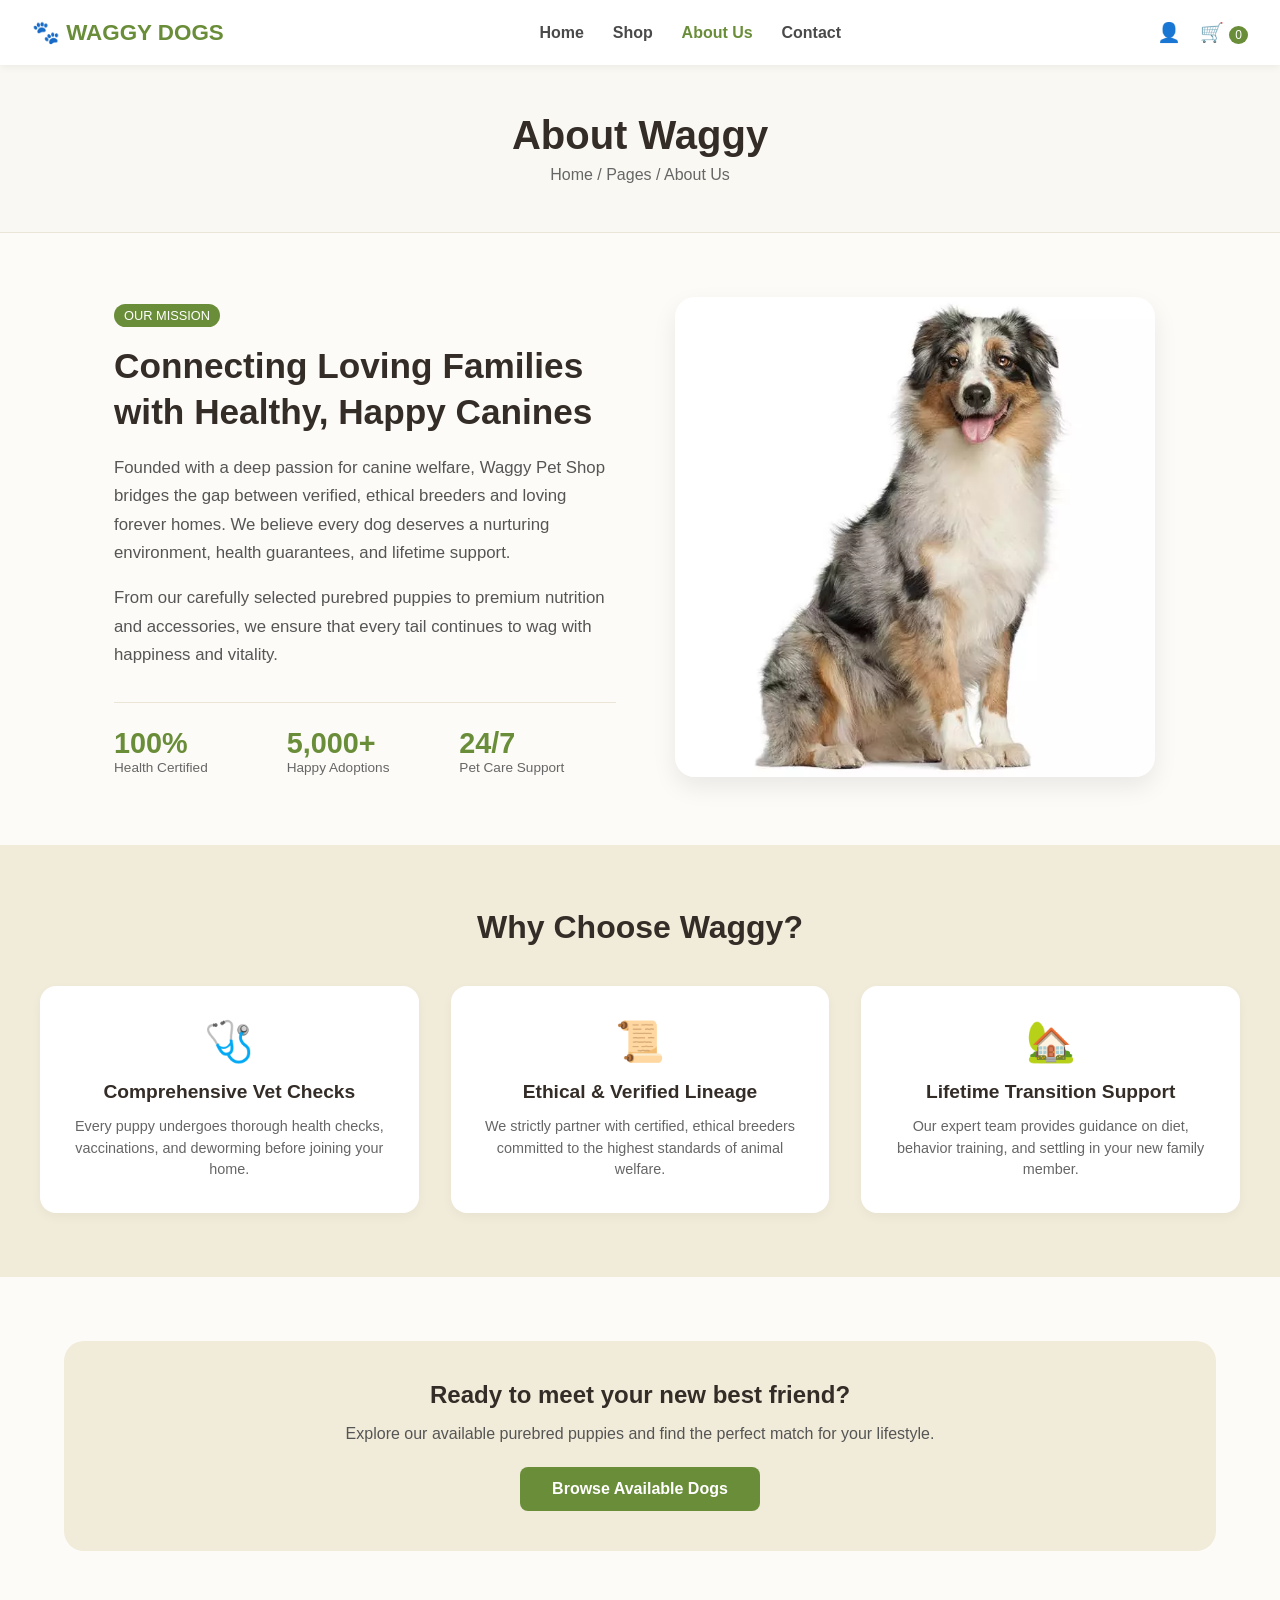
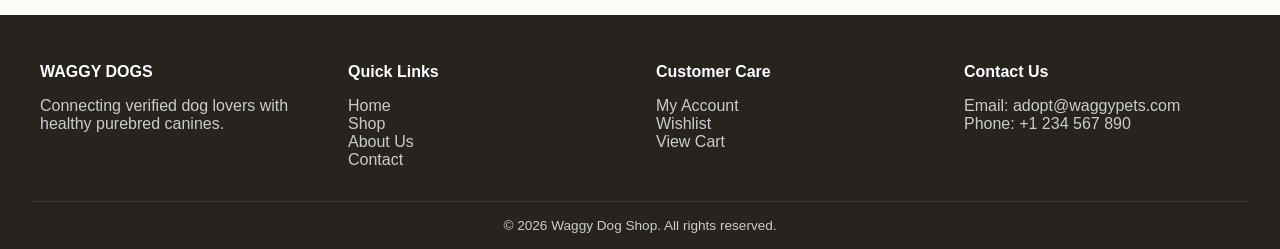
==== about.html @ 9242dd4b "Initial commit - pet shop website" ====
<!DOCTYPE html>
<html lang="en">
<head>
  <meta charset="UTF-8">
  <meta name="viewport" content="width=device-width, initial-scale=1.0">
  <title>About Us - Waggy Pet Shop</title>
  <link rel="stylesheet" href="css/style.css">
</head>
<body>

  <!-- Navigation Bar -->
  <nav class="navbar">
    <a href="index.html" class="logo">🐾 WAGGY DOGS</a>

    <button class="menu-toggle" id="mobile-menu-btn" aria-label="Toggle navigation">☰</button>

    <ul class="nav-links" id="nav-links">
      <li><a href="index.html">Home</a></li>
      <li><a href="shop.html">Shop</a></li>
      <li><a href="about.html" class="active">About Us</a></li>
      <li><a href="contact.html">Contact</a></li>
    </ul>

    <div class="nav-icons">
      <a href="login.html" title="Account">👤</a>
      <a href="cart.html" title="Cart">🛒 <span class="cart-badge" id="cart-count">0</span></a>
    </div>
  </nav>

  <!-- Page Header Banner -->
  <div style="text-align: center; padding: 3rem 1rem; background-color: #f9f8f3; border-bottom: 1px solid #EBE5D8;">
    <h1 style="font-size: 2.5rem; color: #332C27; margin-bottom: 0.5rem;">About Waggy</h1>
    <p style="color: #666; font-size: 1rem;">Home / Pages / About Us</p>
  </div>

  <!-- Main Story Section -->
  <section style="max-width: 1100px; margin: 4rem auto; padding: 0 1.5rem; display: flex; flex-wrap: wrap; align-items: center; gap: 3rem;">
    <div style="flex: 1; min-width: 300px;">
      <span class="offer-badge" style="display: inline-block; margin-bottom: 1rem;">OUR MISSION</span>
      <h2 style="font-size: 2.2rem; color: #332C27; margin-bottom: 1.2rem; line-height: 1.3;">
        Connecting Loving Families with Healthy, Happy Canines
      </h2>
      <p style="font-size: 1.05rem; line-height: 1.7; color: #555; margin-bottom: 1rem;">
        Founded with a deep passion for canine welfare, Waggy Pet Shop bridges the gap between verified, ethical breeders and loving forever homes. We believe every dog deserves a nurturing environment, health guarantees, and lifetime support.
      </p>
      <p style="font-size: 1.05rem; line-height: 1.7; color: #555; margin-bottom: 1.5rem;">
        From our carefully selected purebred puppies to premium nutrition and accessories, we ensure that every tail continues to wag with happiness and vitality.
      </p>
      
      <!-- Quick Stats Grid -->
      <div style="display: grid; grid-template-columns: repeat(3, 1fr); gap: 1rem; margin-top: 2rem; border-top: 1px solid #EBE5D8; padding-top: 1.5rem;">
        <div>
          <h3 style="color: #6A8D39; font-size: 1.8rem;">100%</h3>
          <p style="font-size: 0.85rem; color: #666;">Health Certified</p>
        </div>
        <div>
          <h3 style="color: #6A8D39; font-size: 1.8rem;">5,000+</h3>
          <p style="font-size: 0.85rem; color: #666;">Happy Adoptions</p>
        </div>
        <div>
          <h3 style="color: #6A8D39; font-size: 1.8rem;">24/7</h3>
          <p style="font-size: 0.85rem; color: #666;">Pet Care Support</p>
        </div>
      </div>
    </div>

    <!-- Feature Image -->
    <div style="flex: 1; min-width: 300px; text-align: center;">
      <img src="images/australian-shepherd.webp" alt="Waggy Companion" style="width: 100%; max-width: 480px; border-radius: 20px; box-shadow: 0 10px 25px rgba(0,0,0,0.08); object-fit: cover;">
    </div>
  </section>

  <!-- Why Choose Us Grid -->
  <section style="background-color: #f1ebd9; padding: 4rem 1.5rem; margin-top: 3rem;">
    <div style="max-width: 1200px; margin: 0 auto;">
      <h2 class="section-title" style="margin-bottom: 2.5rem;">Why Choose Waggy?</h2>
      
      <div style="display: grid; grid-template-columns: repeat(auto-fit, minmax(250px, 1fr)); gap: 2rem;">
        
        <div style="background: white; padding: 2rem; border-radius: 16px; text-align: center; box-shadow: 0 4px 12px rgba(0,0,0,0.04);">
          <div style="font-size: 2.5rem; margin-bottom: 1rem;">🩺</div>
          <h3 style="color: #332C27; margin-bottom: 0.8rem; font-size: 1.2rem;">Comprehensive Vet Checks</h3>
          <p style="font-size: 0.9rem; color: #666; line-height: 1.5;">Every puppy undergoes thorough health checks, vaccinations, and deworming before joining your home.</p>
        </div>

        <div style="background: white; padding: 2rem; border-radius: 16px; text-align: center; box-shadow: 0 4px 12px rgba(0,0,0,0.04);">
          <div style="font-size: 2.5rem; margin-bottom: 1rem;">📜</div>
          <h3 style="color: #332C27; margin-bottom: 0.8rem; font-size: 1.2rem;">Ethical & Verified Lineage</h3>
          <p style="font-size: 0.9rem; color: #666; line-height: 1.5;">We strictly partner with certified, ethical breeders committed to the highest standards of animal welfare.</p>
        </div>

        <div style="background: white; padding: 2rem; border-radius: 16px; text-align: center; box-shadow: 0 4px 12px rgba(0,0,0,0.04);">
          <div style="font-size: 2.5rem; margin-bottom: 1rem;">🏡</div>
          <h3 style="color: #332C27; margin-bottom: 0.8rem; font-size: 1.2rem;">Lifetime Transition Support</h3>
          <p style="font-size: 0.9rem; color: #666; line-height: 1.5;">Our expert team provides guidance on diet, behavior training, and settling in your new family member.</p>
        </div>

      </div>
    </div>
  </section>

  <!-- CTA Banner -->
  <section style="max-width: 1200px; margin: 4rem auto 2rem; padding: 0 1.5rem;">
    <div class="special-banner" style="text-align: center; flex-direction: column; gap: 1rem;">
      <h2>Ready to meet your new best friend?</h2>
      <p style="color: #555; max-width: 600px;">Explore our available purebred puppies and find the perfect match for your lifestyle.</p>
      <a href="shop.html" class="btn-green" style="padding: 0.8rem 2rem; font-size: 1rem; margin-top: 0.5rem;">Browse Available Dogs</a>
    </div>
  </section>

  <!-- Footer -->
  <footer>
    <div class="footer-content">
      <div class="footer-col">
        <h4>WAGGY DOGS</h4>
        <p>Connecting verified dog lovers with healthy purebred canines.</p>
      </div>
      <div class="footer-col">
        <h4>Quick Links</h4>
        <ul>
          <li><a href="index.html">Home</a></li>
          <li><a href="shop.html">Shop</a></li>
          <li><a href="about.html">About Us</a></li>
          <li><a href="contact.html">Contact</a></li>
        </ul>
      </div>
      <div class="footer-col">
        <h4>Customer Care</h4>
        <ul>
          <li><a href="login.html">My Account</a></li>
          <li><a href="wishlist.html">Wishlist</a></li>
          <li><a href="cart.html">View Cart</a></li>
        </ul>
      </div>
      <div class="footer-col">
        <h4>Contact Us</h4>
        <p>Email: adopt@waggypets.com</p>
        <p>Phone: +1 234 567 890</p>
      </div>
    </div>
    <div class="copyright">
      &copy; 2026 Waggy Dog Shop. All rights reserved.
    </div>
  </footer>

  <script src="js/main.js"></script>
</body>
</html>
---- css/style.css ----
/* Layout & Reset */
* {
  box-sizing: border-box;
  margin: 0;
  padding: 0;
  font-family: 'Segoe UI', Tahoma, Geneva, Verdana, sans-serif;
}

body {
  background-color: #fdfbf7;
  color: #332C27;
}

/* Navbar */
.navbar {
  display: flex;
  justify-content: space-between;
  align-items: center;
  padding: 1.2rem 2rem;
  background-color: #ffffff;
  box-shadow: 0 2px 8px rgba(0,0,0,0.06);
  position: sticky;
  top: 0;
  z-index: 1000;
}

.logo {
  font-size: 1.4rem;
  font-weight: 800;
  color: #6A8D39;
  text-decoration: none;
}

.nav-links {
  display: flex;
  list-style: none;
  gap: 1.8rem;
}

.nav-links a {
  text-decoration: none;
  color: #4A4A4A;
  font-weight: 600;
  transition: color 0.2s;
}

.nav-links a.active, .nav-links a:hover {
  color: #6A8D39;
}

.nav-icons {
  display: flex;
  gap: 1.2rem;
  font-size: 1.2rem;
}

.nav-icons a {
  text-decoration: none;
}

.cart-badge {
  background-color: #6A8D39;
  color: white;
  padding: 2px 6px;
  border-radius: 50%;
  font-size: 0.75rem;
}

.menu-toggle {
  display: none;
  background: none;
  border: none;
  font-size: 1.8rem;
  cursor: pointer;
}

/* Hero Section */
.hero {
  display: flex;
  align-items: center;
  justify-content: space-between;
  padding: 3rem 2rem;
  max-width: 1200px;
  margin: 0 auto;
  gap: 2rem;
}

.hero-text {
  flex: 1;
}

.hero-text h1 {
  font-size: 2.8rem;
  color: #332C27;
  margin-bottom: 1rem;
}

.hero-text p {
  font-size: 1.2rem;
  color: #666;
  margin-bottom: 1.5rem;
}

.hero-img-wrap {
  flex: 1;
  display: flex;
  justify-content: center;
  align-items: center;
}

/* FIXED: Changed object-fit from cover to contain so the full hero dog image displays */
.hero-img-wrap img {
  width: 100%;
  max-height: 450px;
  object-fit: contain;
  border-radius: 20px;
}

/* Dog Grid */
.dogs-container {
  max-width: 1200px;
  margin: 2rem auto;
  padding: 0 1.5rem;
}

.section-title {
  text-align: center;
  font-size: 2rem;
  margin-bottom: 2rem;
  color: #332C27;
}

.grid-4 {
  display: grid;
  grid-template-columns: repeat(auto-fill, minmax(250px, 1fr));
  gap: 1.5rem;
}

.card {
  background: #ffffff;
  border: 1px solid #EBE5D8;
  border-radius: 16px;
  padding: 1rem;
  text-align: center;
  display: flex;
  flex-direction: column;
  justify-content: space-between;
  transition: transform 0.2s, box-shadow 0.2s;
}

.card:hover {
  transform: translateY(-4px);
  box-shadow: 0 8px 16px rgba(0,0,0,0.08);
}

.card-img-holder {
  width: 100%;
  height: 220px;
  display: flex;
  align-items: center;
  justify-content: center;
  overflow: hidden;
  background-color: #ffffff;
}

.card-img-holder img {
  max-width: 100%;
  max-height: 100%;
  object-fit: contain; /* Prevents image cropping in grid cards */
  display: block;
  margin: 0 auto;
}

.dog-temperament {
  font-size: 0.85rem;
  color: #6A8D39;
  font-weight: 600;
  margin: 0.2rem 0;
}

.dog-desc {
  font-size: 0.82rem;
  color: #555;
  margin: 0.5rem 0 0.8rem 0;
  line-height: 1.35;
}

.dog-info {
  font-size: 0.85rem;
  color: #666;
  margin: 0.4rem 0;
}

.price {
  font-size: 1.25rem;
  font-weight: 700;
  color: #6A8D39;
  margin-bottom: 0.8rem;
}

.btn-green {
  background-color: #6A8D39;
  color: white;
  padding: 0.65rem 1.2rem;
  border: none;
  border-radius: 8px;
  text-decoration: none;
  font-weight: 600;
  cursor: pointer;
  display: inline-block;
  transition: background 0.2s;
}

.btn-green:hover {
  background-color: #55722d;
}

/* Banner */
.special-banner {
  max-width: 1200px;
  margin: 3rem auto;
  background-color: #f1ebd9;
  padding: 2.5rem;
  border-radius: 20px;
  display: flex;
  justify-content: space-between;
  align-items: center;
}

.offer-badge {
  background-color: #6A8D39;
  color: white;
  font-size: 0.8rem;
  padding: 4px 10px;
  border-radius: 12px;
}

/* Footer */
footer {
  background-color: #27231f;
  color: #ccc;
  padding: 3rem 2rem 1rem;
  margin-top: 4rem;
}

.footer-content {
  max-width: 1200px;
  margin: 0 auto;
  display: grid;
  grid-template-columns: repeat(auto-fit, minmax(200px, 1fr));
  gap: 2rem;
}

.footer-col h4 {
  color: #fff;
  margin-bottom: 1rem;
}

.footer-col ul {
  list-style: none;
}

.footer-col a {
  color: #ccc;
  text-decoration: none;
}

.copyright {
  text-align: center;
  margin-top: 2rem;
  font-size: 0.85rem;
  border-top: 1px solid #3d3732;
  padding-top: 1rem;
}

/* Mobile Responsive */
@media (max-width: 768px) {
  .menu-toggle {
    display: block;
  }

  .nav-links {
    display: none;
    flex-direction: column;
    position: absolute;
    top: 100%;
    left: 0;
    width: 100%;
    background-color: #ffffff;
    padding: 1.5rem;
    box-shadow: 0 4px 8px rgba(0,0,0,0.1);
  }

  .nav-links.active {
    display: flex;
  }

  .hero {
    flex-direction: column;
    text-align: center;
  }

  .hero-img-wrap img {
    max-height: 300px;
  }

  .special-banner {
    flex-direction: column;
    gap: 1.5rem;
    text-align: center;
  }
}

/* Nav Controls Layout */
.nav-controls {
  display: flex;
  align-items: center;
  gap: 1rem;
}

/* Responsive Contact Page Styling */
.contact-container {
  width: 90%;
  max-width: 500px;
  margin: 40px auto;
  padding: 30px 20px;
  background: white;
  border-radius: 15px;
  box-shadow: 0 4px 15px rgba(0, 0, 0, 0.05);
}

.contact-form .form-group {
  margin-bottom: 1rem;
}

.contact-form input,
.contact-form textarea {
  width: 100%;
  padding: 12px 15px;
  border: 1px solid #ccc;
  border-radius: 8px;
  font-size: 0.95rem;
  outline: none;
}

.contact-form input:focus,
.contact-form textarea:focus {
  border-color: #6A8D39;
}

.btn-full {
  width: 100%;
}


/* Responsive Form Container */
.auth-container {
  width: 90%;
  max-width: 400px;
  margin: 60px auto;
  padding: 30px 20px;
  background: #ffffff;
  border-radius: 15px;
  box-shadow: 0 4px 15px rgba(0, 0, 0, 0.05);
  text-align: center;
}

.auth-form .form-group {
  margin-bottom: 1.2rem;
}

.auth-form input {
  width: 100%;
  padding: 12px 15px;
  border: 1px solid #EBE5D8;
  border-radius: 8px;
  font-size: 0.95rem;
  outline: none;
}

.auth-form input:focus {
  border-color: #6A8D39;
}
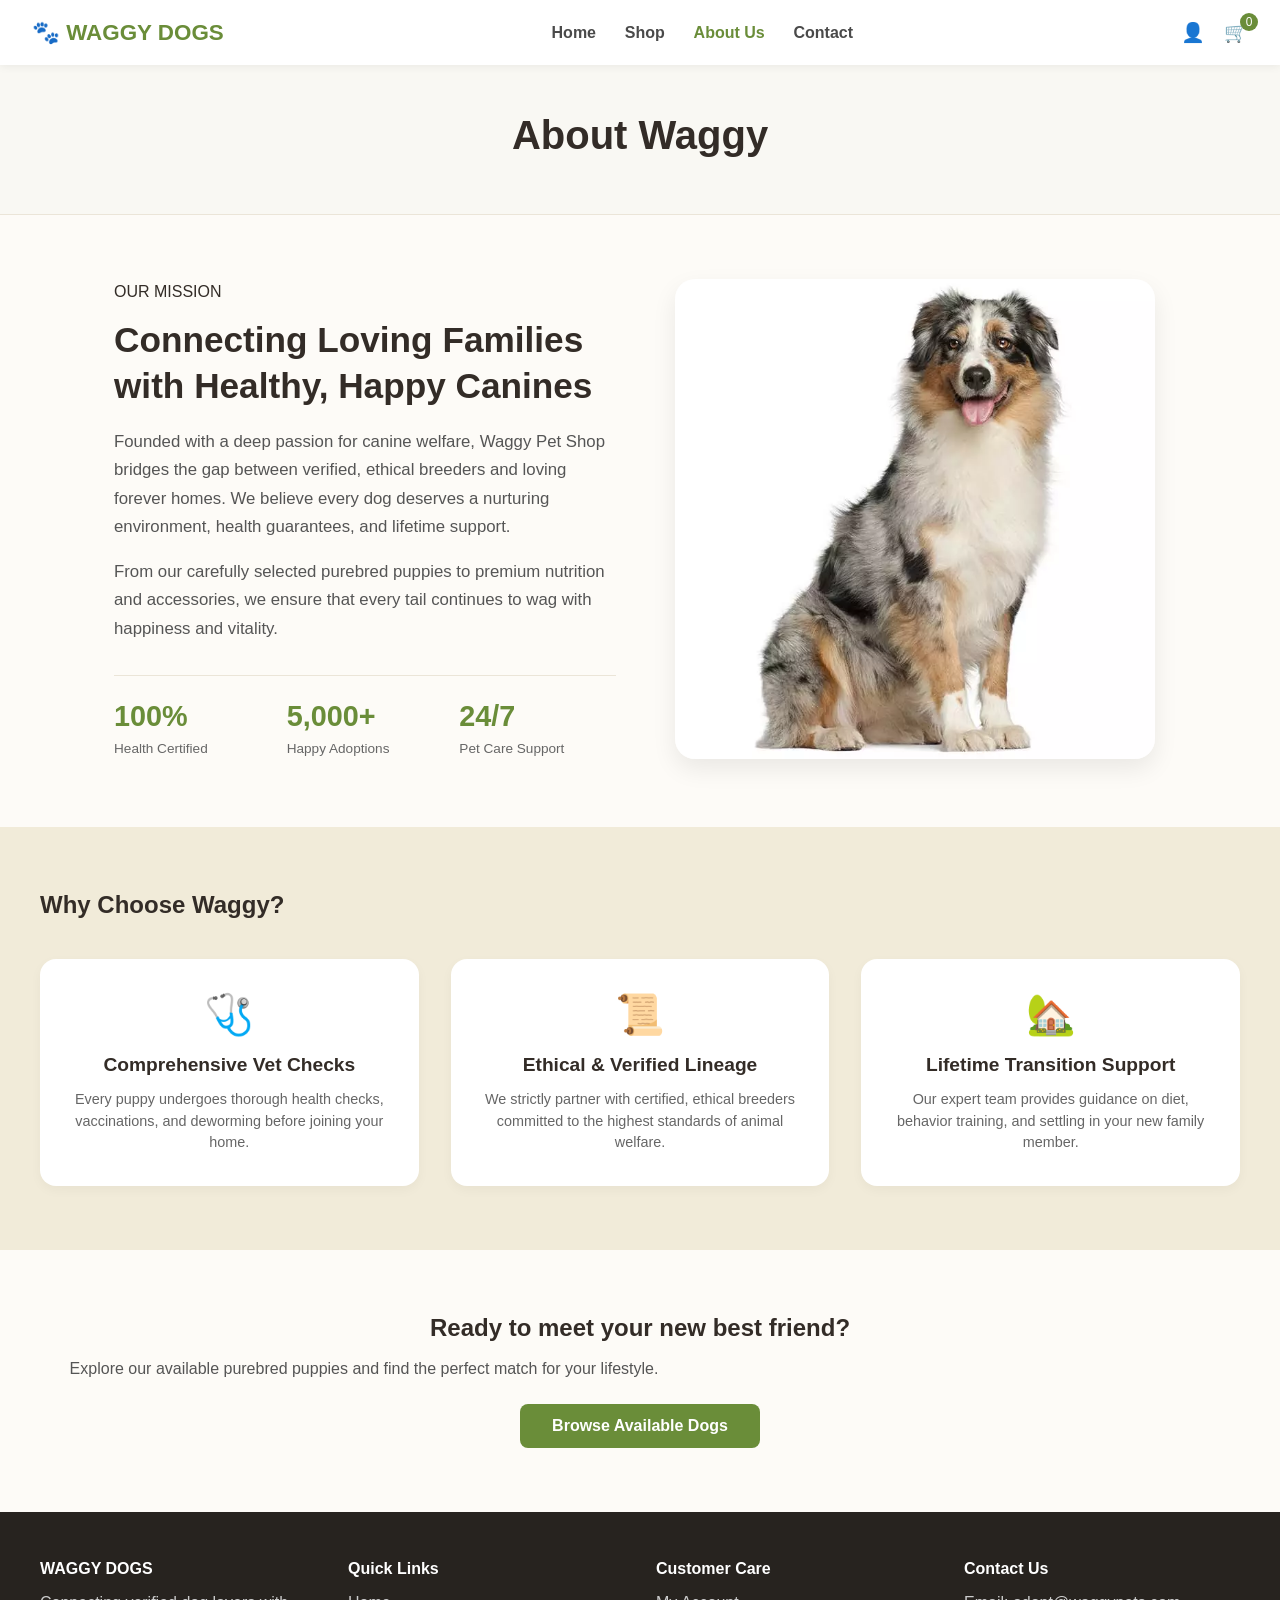
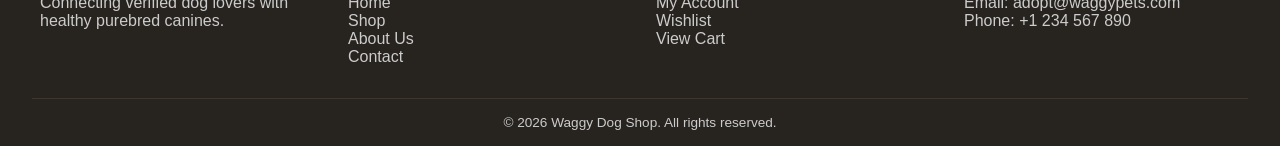
==== commit d60b7103: "first commit" ====
--- a/about.html
+++ b/about.html
@@ -1,18 +1,23 @@
 <!DOCTYPE html>
 <html lang="en">
+
 <head>
   <meta charset="UTF-8">
   <meta name="viewport" content="width=device-width, initial-scale=1.0">
   <title>About Us - Waggy Pet Shop</title>
-  <link rel="stylesheet" href="css/style.css">
+  <link rel="icon" type="image/svg+xml" href="images/favicon.svg?v=1">
+
+  <link rel="stylesheet" href="css/global.css">
+  <link rel="stylesheet" href="css/navbar.css">
+  <link rel="stylesheet" href="css/about.css">
+  <link rel="stylesheet" href="css/footer.css">
 </head>
+
 <body>
 
   <!-- Navigation Bar -->
   <nav class="navbar">
     <a href="index.html" class="logo">🐾 WAGGY DOGS</a>
-
-    <button class="menu-toggle" id="mobile-menu-btn" aria-label="Toggle navigation">☰</button>
 
     <ul class="nav-links" id="nav-links">
       <li><a href="index.html">Home</a></li>
@@ -21,102 +26,166 @@
       <li><a href="contact.html">Contact</a></li>
     </ul>
 
-    <div class="nav-icons">
-      <a href="login.html" title="Account">👤</a>
-      <a href="cart.html" title="Cart">🛒 <span class="cart-badge" id="cart-count">0</span></a>
+    <!-- Controls Container for Icons and Hamburger Toggle -->
+    <div class="nav-controls">
+      <div class="nav-icons">
+        <a href="login.html" title="Account">👤</a>
+        <a href="cart.html" title="Cart">
+          🛒 <span class="cart-badge" id="cart-count">0</span>
+        </a>
+      </div>
+      <button class="menu-toggle" id="mobile-menu-btn" aria-label="Toggle navigation">
+        ☰
+      </button>
     </div>
   </nav>
 
   <!-- Page Header Banner -->
-  <div style="text-align: center; padding: 3rem 1rem; background-color: #f9f8f3; border-bottom: 1px solid #EBE5D8;">
-    <h1 style="font-size: 2.5rem; color: #332C27; margin-bottom: 0.5rem;">About Waggy</h1>
-    <p style="color: #666; font-size: 1rem;">Home / Pages / About Us</p>
-  </div>
+  <header class="about-header">
+    <h1>About Waggy</h1>
+  </header>
 
   <!-- Main Story Section -->
-  <section style="max-width: 1100px; margin: 4rem auto; padding: 0 1.5rem; display: flex; flex-wrap: wrap; align-items: center; gap: 3rem;">
-    <div style="flex: 1; min-width: 300px;">
-      <span class="offer-badge" style="display: inline-block; margin-bottom: 1rem;">OUR MISSION</span>
-      <h2 style="font-size: 2.2rem; color: #332C27; margin-bottom: 1.2rem; line-height: 1.3;">
+  <section class="about-story">
+
+    <div class="story-content">
+
+      <span class="offer-badge mission-badge">OUR MISSION</span>
+
+      <h2>
         Connecting Loving Families with Healthy, Happy Canines
       </h2>
-      <p style="font-size: 1.05rem; line-height: 1.7; color: #555; margin-bottom: 1rem;">
-        Founded with a deep passion for canine welfare, Waggy Pet Shop bridges the gap between verified, ethical breeders and loving forever homes. We believe every dog deserves a nurturing environment, health guarantees, and lifetime support.
+
+      <p>
+        Founded with a deep passion for canine welfare, Waggy Pet Shop
+        bridges the gap between verified, ethical breeders and loving
+        forever homes. We believe every dog deserves a nurturing
+        environment, health guarantees, and lifetime support.
       </p>
-      <p style="font-size: 1.05rem; line-height: 1.7; color: #555; margin-bottom: 1.5rem;">
-        From our carefully selected purebred puppies to premium nutrition and accessories, we ensure that every tail continues to wag with happiness and vitality.
+
+      <p>
+        From our carefully selected purebred puppies to premium nutrition
+        and accessories, we ensure that every tail continues to wag with
+        happiness and vitality.
       </p>
-      
+
       <!-- Quick Stats Grid -->
-      <div style="display: grid; grid-template-columns: repeat(3, 1fr); gap: 1rem; margin-top: 2rem; border-top: 1px solid #EBE5D8; padding-top: 1.5rem;">
-        <div>
-          <h3 style="color: #6A8D39; font-size: 1.8rem;">100%</h3>
-          <p style="font-size: 0.85rem; color: #666;">Health Certified</p>
-        </div>
-        <div>
-          <h3 style="color: #6A8D39; font-size: 1.8rem;">5,000+</h3>
-          <p style="font-size: 0.85rem; color: #666;">Happy Adoptions</p>
-        </div>
-        <div>
-          <h3 style="color: #6A8D39; font-size: 1.8rem;">24/7</h3>
-          <p style="font-size: 0.85rem; color: #666;">Pet Care Support</p>
-        </div>
-      </div>
+      <div class="stats-grid">
+
+        <div class="stat-item">
+          <h3>100%</h3>
+          <p>Health Certified</p>
+        </div>
+
+        <div class="stat-item">
+          <h3>5,000+</h3>
+          <p>Happy Adoptions</p>
+        </div>
+
+        <div class="stat-item">
+          <h3>24/7</h3>
+          <p>Pet Care Support</p>
+        </div>
+
+      </div>
+
     </div>
 
     <!-- Feature Image -->
-    <div style="flex: 1; min-width: 300px; text-align: center;">
-      <img src="images/australian-shepherd.webp" alt="Waggy Companion" style="width: 100%; max-width: 480px; border-radius: 20px; box-shadow: 0 10px 25px rgba(0,0,0,0.08); object-fit: cover;">
-    </div>
+    <div class="story-image">
+      <img
+        src="images/australian-shepherd.webp"
+        alt="Waggy Companion">
+    </div>
+
   </section>
 
   <!-- Why Choose Us Grid -->
-  <section style="background-color: #f1ebd9; padding: 4rem 1.5rem; margin-top: 3rem;">
-    <div style="max-width: 1200px; margin: 0 auto;">
-      <h2 class="section-title" style="margin-bottom: 2.5rem;">Why Choose Waggy?</h2>
-      
-      <div style="display: grid; grid-template-columns: repeat(auto-fit, minmax(250px, 1fr)); gap: 2rem;">
-        
-        <div style="background: white; padding: 2rem; border-radius: 16px; text-align: center; box-shadow: 0 4px 12px rgba(0,0,0,0.04);">
-          <div style="font-size: 2.5rem; margin-bottom: 1rem;">🩺</div>
-          <h3 style="color: #332C27; margin-bottom: 0.8rem; font-size: 1.2rem;">Comprehensive Vet Checks</h3>
-          <p style="font-size: 0.9rem; color: #666; line-height: 1.5;">Every puppy undergoes thorough health checks, vaccinations, and deworming before joining your home.</p>
-        </div>
-
-        <div style="background: white; padding: 2rem; border-radius: 16px; text-align: center; box-shadow: 0 4px 12px rgba(0,0,0,0.04);">
-          <div style="font-size: 2.5rem; margin-bottom: 1rem;">📜</div>
-          <h3 style="color: #332C27; margin-bottom: 0.8rem; font-size: 1.2rem;">Ethical & Verified Lineage</h3>
-          <p style="font-size: 0.9rem; color: #666; line-height: 1.5;">We strictly partner with certified, ethical breeders committed to the highest standards of animal welfare.</p>
-        </div>
-
-        <div style="background: white; padding: 2rem; border-radius: 16px; text-align: center; box-shadow: 0 4px 12px rgba(0,0,0,0.04);">
-          <div style="font-size: 2.5rem; margin-bottom: 1rem;">🏡</div>
-          <h3 style="color: #332C27; margin-bottom: 0.8rem; font-size: 1.2rem;">Lifetime Transition Support</h3>
-          <p style="font-size: 0.9rem; color: #666; line-height: 1.5;">Our expert team provides guidance on diet, behavior training, and settling in your new family member.</p>
-        </div>
-
-      </div>
-    </div>
+  <section class="why-waggy">
+
+    <div class="why-waggy-container">
+
+      <h2 class="section-title">Why Choose Waggy?</h2>
+
+      <div class="features-grid">
+
+        <!-- Feature 1 -->
+        <div class="feature-card">
+          <div class="feature-icon">🩺</div>
+
+          <h3>Comprehensive Vet Checks</h3>
+
+          <p>
+            Every puppy undergoes thorough health checks, vaccinations,
+            and deworming before joining your home.
+          </p>
+        </div>
+
+        <!-- Feature 2 -->
+        <div class="feature-card">
+          <div class="feature-icon">📜</div>
+
+          <h3>Ethical &amp; Verified Lineage</h3>
+
+          <p>
+            We strictly partner with certified, ethical breeders committed
+            to the highest standards of animal welfare.
+          </p>
+        </div>
+
+        <!-- Feature 3 -->
+        <div class="feature-card">
+          <div class="feature-icon">🏡</div>
+
+          <h3>Lifetime Transition Support</h3>
+
+          <p>
+            Our expert team provides guidance on diet, behavior training,
+            and settling in your new family member.
+          </p>
+        </div>
+
+      </div>
+
+    </div>
+
   </section>
 
   <!-- CTA Banner -->
-  <section style="max-width: 1200px; margin: 4rem auto 2rem; padding: 0 1.5rem;">
-    <div class="special-banner" style="text-align: center; flex-direction: column; gap: 1rem;">
-      <h2>Ready to meet your new best friend?</h2>
-      <p style="color: #555; max-width: 600px;">Explore our available purebred puppies and find the perfect match for your lifestyle.</p>
-      <a href="shop.html" class="btn-green" style="padding: 0.8rem 2rem; font-size: 1rem; margin-top: 0.5rem;">Browse Available Dogs</a>
-    </div>
+  <section class="about-cta">
+
+    <div class="special-banner about-cta-content">
+
+      <h2>Ready to meet your new best friend?</h2><br>
+
+      <p>
+        Explore our available purebred puppies and find the perfect match
+        for your lifestyle.
+      </p><br>
+
+      <a href="shop.html" class="btn-green">
+        Browse Available Dogs
+      </a>
+
+    </div>
+
   </section>
 
   <!-- Footer -->
   <footer>
+
     <div class="footer-content">
+
       <div class="footer-col">
         <h4>WAGGY DOGS</h4>
-        <p>Connecting verified dog lovers with healthy purebred canines.</p>
-      </div>
+        <p>
+          Connecting verified dog lovers with healthy purebred canines.
+        </p>
+      </div>
+
       <div class="footer-col">
         <h4>Quick Links</h4>
+
         <ul>
           <li><a href="index.html">Home</a></li>
           <li><a href="shop.html">Shop</a></li>
@@ -124,25 +193,33 @@
           <li><a href="contact.html">Contact</a></li>
         </ul>
       </div>
+
       <div class="footer-col">
         <h4>Customer Care</h4>
+
         <ul>
           <li><a href="login.html">My Account</a></li>
           <li><a href="wishlist.html">Wishlist</a></li>
           <li><a href="cart.html">View Cart</a></li>
         </ul>
       </div>
+
       <div class="footer-col">
         <h4>Contact Us</h4>
+
         <p>Email: adopt@waggypets.com</p>
         <p>Phone: +1 234 567 890</p>
       </div>
-    </div>
+
+    </div>
+
     <div class="copyright">
       &copy; 2026 Waggy Dog Shop. All rights reserved.
     </div>
+
   </footer>
 
   <script src="js/main.js"></script>
+
 </body>
 </html>
--- a/css/global.css
+++ b/css/global.css
@@ -0,0 +1,33 @@
+/* Layout & Reset */
+* {
+  box-sizing: border-box;
+  margin: 0;
+  padding: 0;
+  font-family: 'Segoe UI', Tahoma, Geneva, Verdana, sans-serif;
+}
+
+body {
+  background-color: #fdfbf7;
+  color: #332C27;
+}
+
+.btn-green {
+  background-color: #6A8D39;
+  color: white;
+  padding: 0.65rem 1.2rem;
+  border: none;
+  border-radius: 8px;
+  text-decoration: none;
+  font-weight: 600;
+  cursor: pointer;
+  display: inline-block;
+  transition: background 0.2s;
+}
+
+.btn-green:hover {
+  background-color: #55722d;
+}
+
+.btn-full {
+  width: 100%;
+}
--- a/css/navbar.css
+++ b/css/navbar.css
@@ -0,0 +1,131 @@
+/* Navbar Main Wrapper */
+.navbar {
+  display: flex;
+  justify-content: space-between;
+  align-items: center;
+  padding: 1.2rem 2rem;
+  background-color: #ffffff;
+  box-shadow: 0 2px 8px rgba(0, 0, 0, 0.06);
+  position: sticky;
+  top: 0;
+  z-index: 1000;
+}
+
+.logo {
+  font-size: 1.4rem;
+  font-weight: 800;
+  color: #6A8D39;
+  text-decoration: none;
+}
+
+/* Desktop Links */
+.nav-links {
+  display: flex;
+  list-style: none;
+  gap: 1.8rem;
+  margin: 0;
+  padding: 0;
+}
+
+.nav-links a {
+  text-decoration: none;
+  color: #4A4A4A;
+  font-weight: 600;
+  transition: color 0.2s;
+}
+
+.nav-links a.active, 
+.nav-links a:hover {
+  color: #6A8D39;
+}
+
+/* Nav Right Controls */
+.nav-controls {
+  display: flex;
+  align-items: center;
+  gap: 1rem;
+}
+
+.nav-icons {
+  display: flex;
+  gap: 1.2rem;
+  font-size: 1.2rem;
+}
+
+.nav-icons a {
+  text-decoration: none;
+}
+
+a[title="Cart"] {
+  position: relative;
+  display: inline-flex;
+  align-items: center;
+  text-decoration: none;
+}
+
+.cart-badge {
+  position: absolute;
+  top: -8px;
+  right: -10px;
+  background-color: #6A8D39;
+  color: white;
+  min-width: 18px;
+  height: 18px;
+  padding: 2px 5px;
+  border-radius: 50%;
+  font-size: 0.75rem;
+  line-height: 14px;
+  text-align: center;
+}
+
+.menu-toggle {
+  display: none;
+  background: none;
+  border: none;
+  font-size: 1.8rem;
+  cursor: pointer;
+  color: #333;
+}
+
+/* Responsive Mobile Rules */
+@media (max-width: 768px) {
+  .menu-toggle {
+    display: block;
+  }
+
+  .logo {
+    font-size: 18px;
+  }
+
+  /* Left-aligned text inside right-positioned dropdown card */
+  .nav-links {
+    display: none;
+    flex-direction: column;
+    position: absolute;
+    top: 100%;
+    right: 0;
+    left: auto;
+    width: 200px;
+    background-color: #ffffff;
+    padding: 1.5rem 1.8rem;
+    box-shadow: 0 10px 25px rgba(0, 0, 0, 0.12);
+    align-items: flex-start; /* Left-aligns menu items */
+    text-align: left;        /* Keeps text flush left */
+    gap: 1.2rem;
+    border-bottom-left-radius: 12px;
+    border-bottom-right-radius: 0;
+  }
+
+  .nav-links.active {
+    display: flex;
+  }
+
+  .nav-links li {
+    width: 100%;
+  }
+
+  .nav-links a {
+    display: block;
+    width: 100%;
+  }
+}
--- a/css/about.css
+++ b/css/about.css
@@ -0,0 +1,264 @@
+
+
+.about-header {
+  text-align: center;
+  padding: 3rem 1rem;
+  background-color: #f9f8f3;
+  border-bottom: 1px solid #ebe5d8;
+}
+
+.about-header h1 {
+  font-size: 2.5rem;
+  color: #332c27;
+  margin-bottom: 0.5rem;
+}
+
+
+
+
+.about-story {
+  max-width: 1100px;
+  margin: 4rem auto;
+  padding: 0 1.5rem;
+
+  display: flex;
+  flex-wrap: wrap;
+  align-items: center;
+  gap: 3rem;
+}
+
+
+/* Story Content */
+
+.story-content {
+  flex: 1;
+  min-width: 300px;
+}
+
+.mission-badge {
+  display: inline-block;
+  margin-bottom: 1rem;
+}
+
+.story-content h2 {
+  font-size: 2.2rem;
+  color: #332c27;
+  margin-bottom: 1.2rem;
+  line-height: 1.3;
+}
+
+.story-content p {
+  font-size: 1.05rem;
+  line-height: 1.7;
+  color: #555;
+  margin-bottom: 1rem;
+}
+
+
+
+
+.stats-grid {
+  display: grid;
+  grid-template-columns: repeat(3, 1fr);
+  gap: 1rem;
+
+  margin-top: 2rem;
+
+  border-top: 1px solid #ebe5d8;
+  padding-top: 1.5rem;
+}
+
+.stat-item h3 {
+  color: #6a8d39;
+  font-size: 1.8rem;
+  margin-bottom: 0.2rem;
+}
+
+.stat-item p {
+  font-size: 0.85rem;
+  color: #666;
+  margin-bottom: 0;
+}
+
+
+/*  Feature Image */
+
+.story-image {
+  flex: 1;
+  min-width: 300px;
+  text-align: center;
+}
+
+.story-image img {
+  width: 100%;
+  max-width: 480px;
+
+  border-radius: 20px;
+
+  box-shadow: 0 10px 25px rgba(0, 0, 0, 0.08);
+
+  object-fit: cover;
+}
+
+
+/*  Why Choose Waggy */
+
+.why-waggy {
+  background-color: #f1ebd9;
+  padding: 4rem 1.5rem;
+  margin-top: 3rem;
+}
+
+.why-waggy-container {
+  max-width: 1200px;
+  margin: 0 auto;
+}
+
+.why-waggy .section-title {
+  margin-bottom: 2.5rem;
+}
+
+
+/* Features Grid */
+
+.features-grid {
+  display: grid;
+  grid-template-columns: repeat(
+    auto-fit,
+    minmax(250px, 1fr)
+  );
+
+  gap: 2rem;
+}
+
+
+/* Feature Cards */
+
+.feature-card {
+  background: white;
+  padding: 2rem;
+
+  border-radius: 16px;
+
+  text-align: center;
+
+  box-shadow: 0 4px 12px rgba(0, 0, 0, 0.04);
+}
+
+.feature-icon {
+  font-size: 2.5rem;
+  margin-bottom: 1rem;
+}
+
+.feature-card h3 {
+  color: #332c27;
+  margin-bottom: 0.8rem;
+  font-size: 1.2rem;
+}
+
+.feature-card p {
+  font-size: 0.9rem;
+  color: #666;
+  line-height: 1.5;
+  margin: 0;
+}
+
+
+/* CTA Section*/
+
+.about-cta {
+  max-width: 1200px;
+
+  margin: 4rem auto 2rem;
+
+  padding: 0 1.5rem;
+}
+
+.about-cta-content {
+  text-align: center;
+
+  flex-direction: column;
+
+  gap: 1rem;
+}
+
+.about-cta-content p {
+  color: #555;
+
+  max-width: 600px;
+}
+
+.about-cta-content .btn-green {
+  padding: 0.8rem 2rem;
+
+  font-size: 1rem;
+
+  margin-top: 0.5rem;
+}
+
+
+/* Responsive Design */
+
+@media (max-width: 768px) {
+
+  .about-header {
+    padding: 2.5rem 1rem;
+  }
+
+  .about-header h1 {
+    font-size: 2rem;
+  }
+
+  .about-story {
+    margin: 3rem auto;
+    gap: 2rem;
+  }
+
+  .story-content h2 {
+    font-size: 1.8rem;
+  }
+
+  .story-content p {
+    font-size: 1rem;
+  }
+
+  .stats-grid {
+    grid-template-columns: repeat(3, 1fr);
+    gap: 0.5rem;
+  }
+
+  .stat-item h3 {
+    font-size: 1.5rem;
+  }
+
+}
+
+
+@media (max-width: 500px) {
+
+  .about-story {
+    padding: 0 1rem;
+  }
+
+  .stats-grid {
+    grid-template-columns: 1fr;
+    gap: 1rem;
+  }
+
+  .stat-item {
+    text-align: center;
+  }
+
+  .why-waggy {
+    padding: 3rem 1rem;
+  }
+
+  .feature-card {
+    padding: 1.5rem;
+  }
+
+  .about-cta {
+    padding: 0 1rem;
+  }
+
+}
--- a/css/footer.css
+++ b/css/footer.css
@@ -0,0 +1,37 @@
+/* Footer */
+footer {
+  background-color: #27231f;
+  color: #ccc;
+  padding: 3rem 2rem 1rem;
+  margin-top: 4rem;
+}
+
+.footer-content {
+  max-width: 1200px;
+  margin: 0 auto;
+  display: grid;
+  grid-template-columns: repeat(auto-fit, minmax(200px, 1fr));
+  gap: 2rem;
+}
+
+.footer-col h4 {
+  color: #fff;
+  margin-bottom: 1rem;
+}
+
+.footer-col ul {
+  list-style: none;
+}
+
+.footer-col a {
+  color: #ccc;
+  text-decoration: none;
+}
+
+.copyright {
+  text-align: center;
+  margin-top: 2rem;
+  font-size: 0.85rem;
+  border-top: 1px solid #3d3732;
+  padding-top: 1rem;
+}
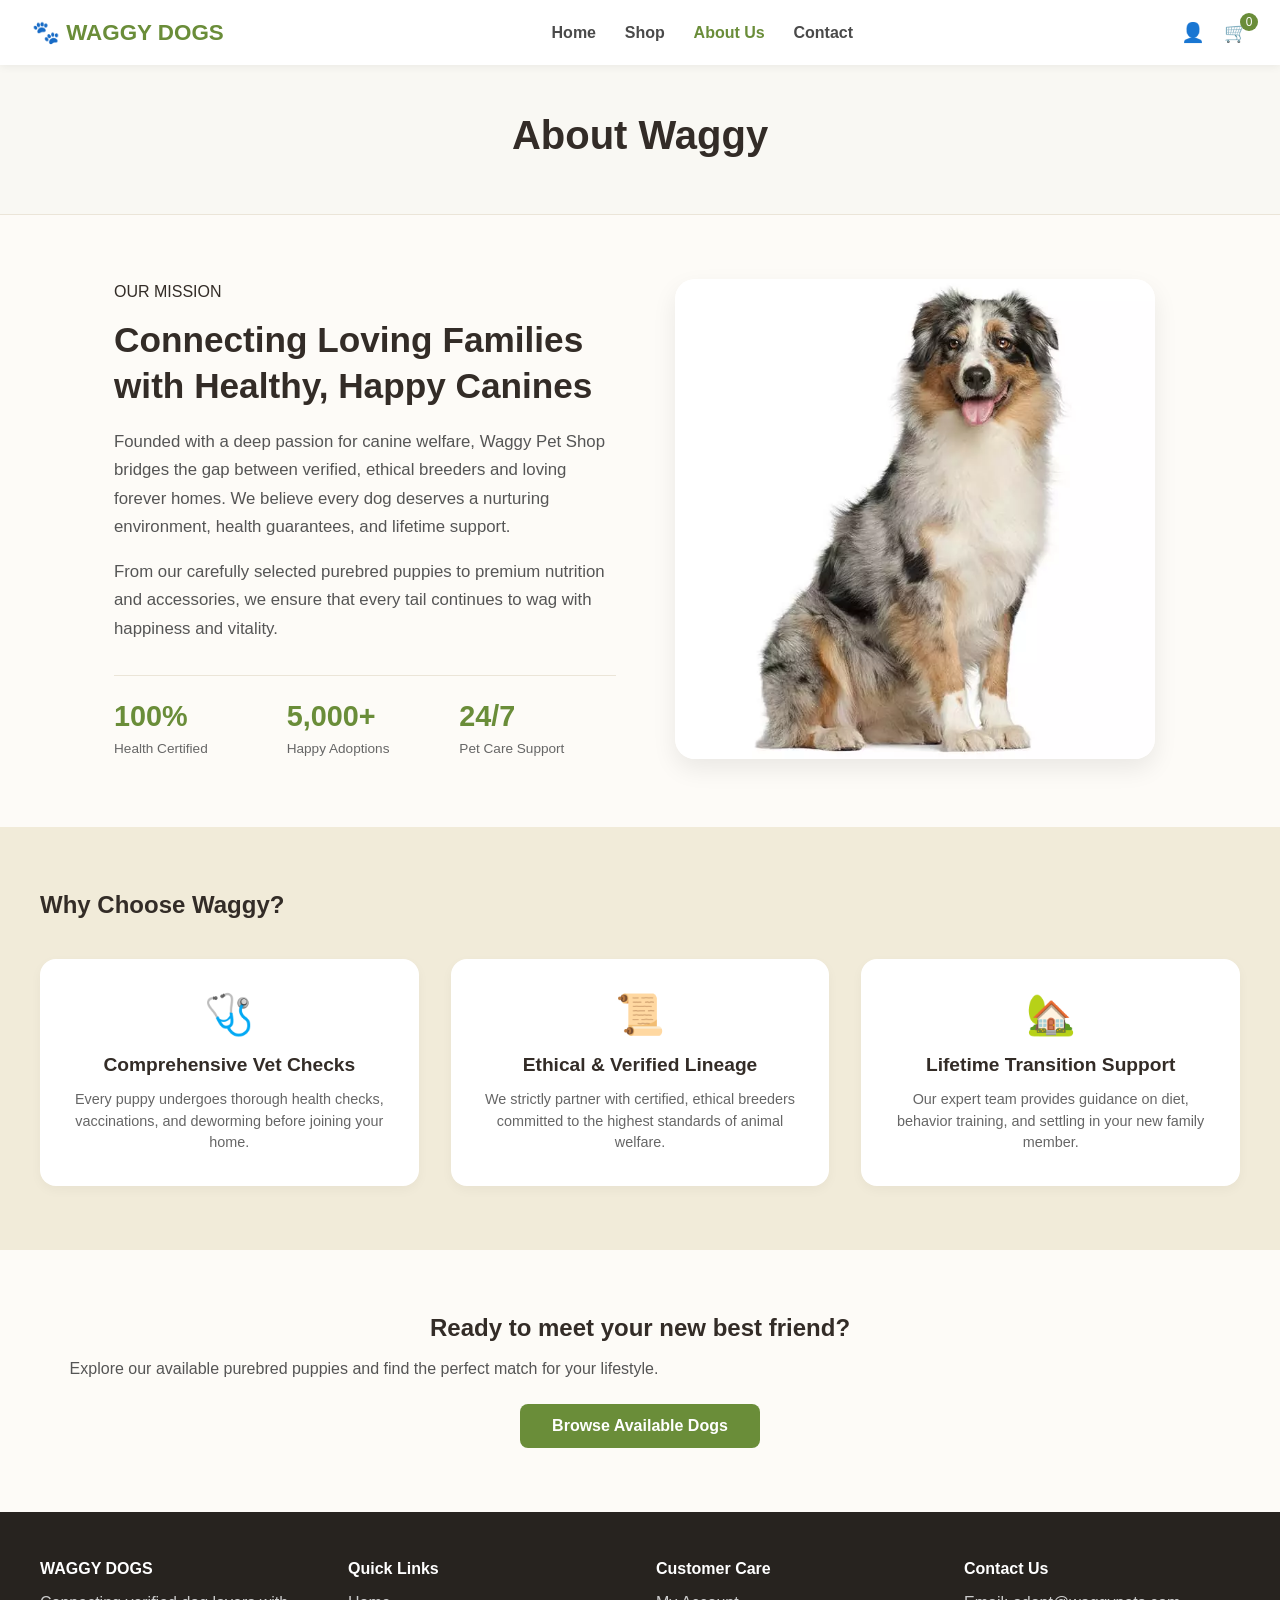
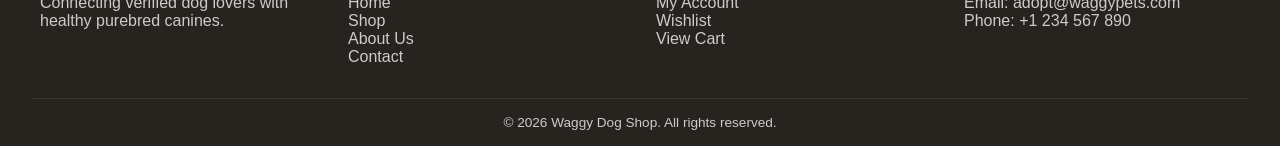
==== commit 2ba46bf1: "aos-library updated" ====
--- a/about.html
+++ b/about.html
@@ -6,6 +6,9 @@
   <meta name="viewport" content="width=device-width, initial-scale=1.0">
   <title>About Us - Waggy Pet Shop</title>
   <link rel="icon" type="image/svg+xml" href="images/favicon.svg?v=1">
+
+  <!-- AOS Library CSS from CDN -->
+  <link rel="stylesheet" href="https://unpkg.com/aos@2.3.1/dist/aos.css">
 
   <link rel="stylesheet" href="css/global.css">
   <link rel="stylesheet" href="css/navbar.css">
@@ -40,15 +43,16 @@
     </div>
   </nav>
 
-  <!-- Page Header Banner -->
-  <header class="about-header">
+  <!-- Page Header Banner (Zooms in cleanly on entry) -->
+  <header class="about-header" data-aos="zoom-in" data-aos-duration="600">
     <h1>About Waggy</h1>
   </header>
 
   <!-- Main Story Section -->
   <section class="about-story">
 
-    <div class="story-content">
+    <!-- Left Side Content Container (Enters from left) -->
+    <div class="story-content" data-aos="fade-right" data-aos-duration="1000">
 
       <span class="offer-badge mission-badge">OUR MISSION</span>
 
@@ -69,8 +73,8 @@
         happiness and vitality.
       </p>
 
-      <!-- Quick Stats Grid -->
-      <div class="stats-grid">
+      <!-- Quick Stats Grid (Fades up synchronously under text) -->
+      <div class="stats-grid" data-aos="fade-up" data-aos-duration="800" data-aos-delay="200">
 
         <div class="stat-item">
           <h3>100%</h3>
@@ -91,8 +95,8 @@
 
     </div>
 
-    <!-- Feature Image -->
-    <div class="story-image">
+    <!-- Feature Image (Enters from right) -->
+    <div class="story-image" data-aos="fade-left" data-aos-duration="1000">
       <img
         src="images/australian-shepherd.webp"
         alt="Waggy Companion">
@@ -105,12 +109,12 @@
 
     <div class="why-waggy-container">
 
-      <h2 class="section-title">Why Choose Waggy?</h2>
+      <h2 class="section-title" data-aos="fade-up" data-aos-duration="600">Why Choose Waggy?</h2>
 
       <div class="features-grid">
 
-        <!-- Feature 1 -->
-        <div class="feature-card">
+        <!-- Feature 1 (Reveals first) -->
+        <div class="feature-card" data-aos="fade-up" data-aos-duration="800" data-aos-delay="100">
           <div class="feature-icon">🩺</div>
 
           <h3>Comprehensive Vet Checks</h3>
@@ -121,8 +125,8 @@
           </p>
         </div>
 
-        <!-- Feature 2 -->
-        <div class="feature-card">
+        <!-- Feature 2 (Reveals second) -->
+        <div class="feature-card" data-aos="fade-up" data-aos-duration="800" data-aos-delay="200">
           <div class="feature-icon">📜</div>
 
           <h3>Ethical &amp; Verified Lineage</h3>
@@ -133,8 +137,8 @@
           </p>
         </div>
 
-        <!-- Feature 3 -->
-        <div class="feature-card">
+        <!-- Feature 3 (Reveals third) -->
+        <div class="feature-card" data-aos="fade-up" data-aos-duration="800" data-aos-delay="300">
           <div class="feature-icon">🏡</div>
 
           <h3>Lifetime Transition Support</h3>
@@ -151,8 +155,8 @@
 
   </section>
 
-  <!-- CTA Banner -->
-  <section class="about-cta">
+  <!-- CTA Banner (Attracts attention with a zoom effect on scroll) -->
+  <section class="about-cta" data-aos="zoom-in" data-aos-duration="800">
 
     <div class="special-banner about-cta-content">
 
@@ -176,14 +180,14 @@
 
     <div class="footer-content">
 
-      <div class="footer-col">
+      <div class="footer-col" data-aos="fade-up" data-aos-delay="100">
         <h4>WAGGY DOGS</h4>
         <p>
           Connecting verified dog lovers with healthy purebred canines.
         </p>
       </div>
 
-      <div class="footer-col">
+      <div class="footer-col" data-aos="fade-up" data-aos-delay="200">
         <h4>Quick Links</h4>
 
         <ul>
@@ -194,7 +198,7 @@
         </ul>
       </div>
 
-      <div class="footer-col">
+      <div class="footer-col" data-aos="fade-up" data-aos-delay="300">
         <h4>Customer Care</h4>
 
         <ul>
@@ -204,7 +208,7 @@
         </ul>
       </div>
 
-      <div class="footer-col">
+      <div class="footer-col" data-aos="fade-up" data-aos-delay="400">
         <h4>Contact Us</h4>
 
         <p>Email: adopt@waggypets.com</p>
@@ -219,7 +223,18 @@
 
   </footer>
 
+  <!-- Application Logic Main Script -->
   <script src="js/main.js"></script>
 
+  <!-- AOS Library JS from CDN -->
+  <script src="https://unpkg.com/aos@2.3.1/dist/aos.js"></script>
+  
+  <!-- Initialize AOS -->
+  <script>
+    AOS.init({
+      once: true // Elements animate only once when scrolling down
+    });
+  </script>
+
 </body>
-</html>+</html>
